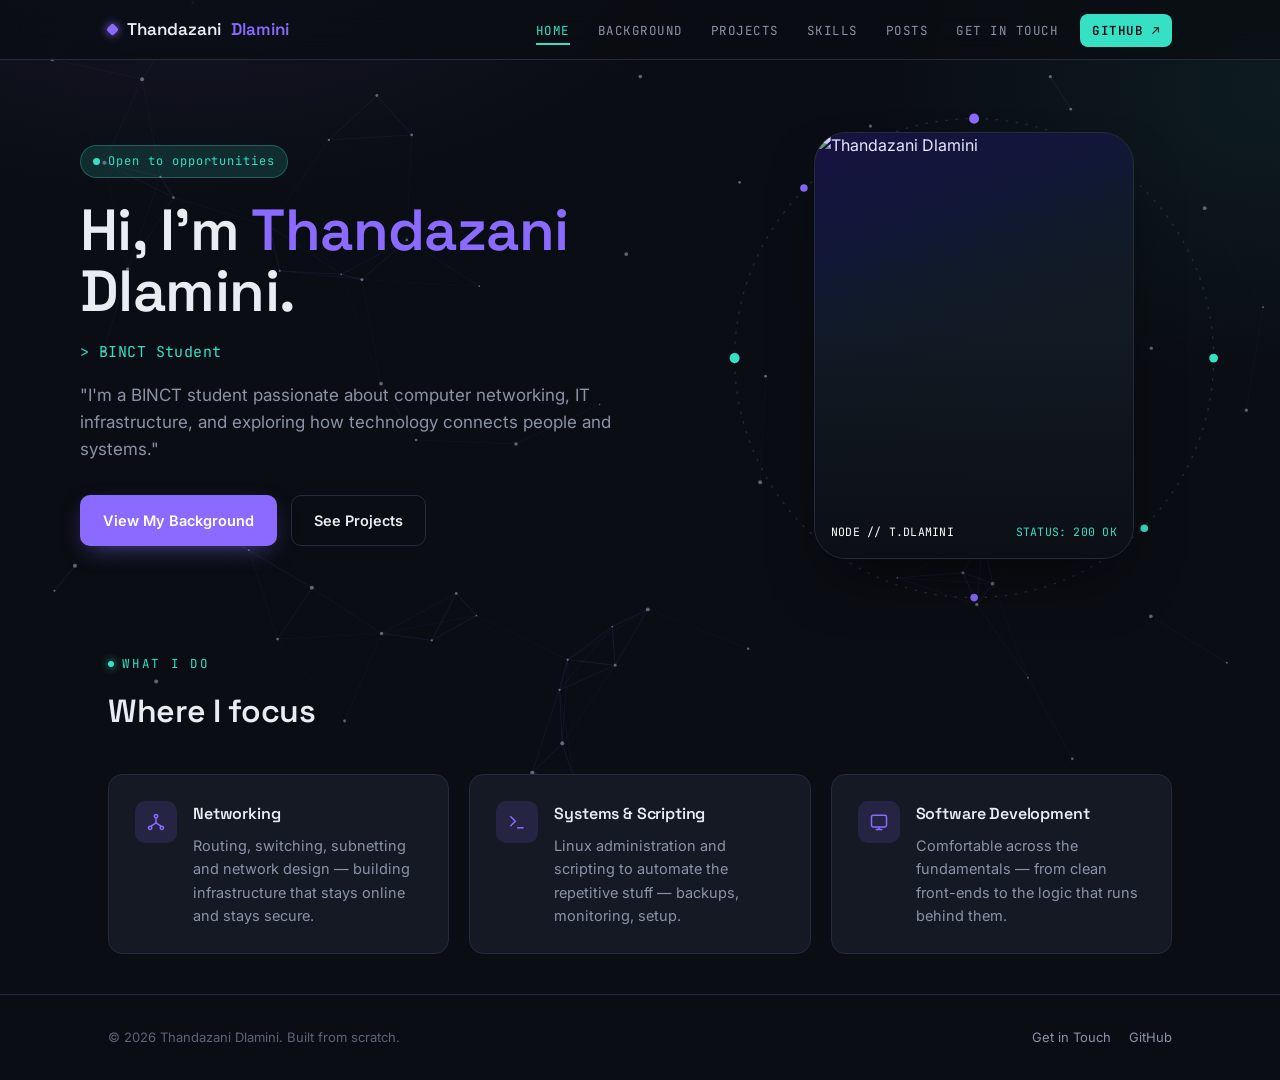
==== index.html @ 130a211c "Add files via upload" ====
<!DOCTYPE html>
<html lang="en">
<head>
<meta charset="UTF-8">
<meta name="viewport" content="width=device-width, initial-scale=1.0">
<title>Thandazani Dlamini — ICT Student, Networking</title>
<meta name="description" content="Thandazani Dlamini — Bachelor of ICT student specialising in Networking. Portfolio, background, skills and projects.">
<link rel="preconnect" href="https://fonts.googleapis.com">
<link rel="preconnect" href="https://fonts.gstatic.com" crossorigin>
<link href="https://fonts.googleapis.com/css2?family=Space+Grotesk:wght@500;600;700&family=Inter:wght@400;500;600&family=JetBrains+Mono:wght@400;500&display=swap" rel="stylesheet">
<link rel="stylesheet" href="style.css">
</head>
<body>
<a href="#main" class="skip-link">Skip to content</a>
<canvas id="netbg" aria-hidden="true"></canvas>

<header class="site-header">
  <nav class="nav">
    <a href="index.html" class="brand"><span class="node-dot"></span>Thandazani <span class="accent">Dlamini</span></a>
    <button class="nav-toggle" aria-label="Toggle navigation" aria-expanded="false">☰</button>
    <ul class="nav-links">
      <li><a href="index.html" data-page="index.html">Home</a></li>
      <li><a href="background.html" data-page="background.html">Background</a></li>
      <li><a href="projects.html" data-page="projects.html">Projects</a></li>
      <li><a href="skills.html" data-page="skills.html">Skills</a></li>
      <li><a href="posts.html" data-page="posts.html">Posts</a></li>
      <li><a href="contact.html" data-page="contact.html">Get in Touch</a></li>
      <!-- TODO: replace # with your real GitHub profile URL -->
      <li><a href="https://github.com/Thandazani-tech" target="_blank" rel="noopener" class="github-btn">GitHub ↗</a></li>
    </ul>
  </nav>
</header>

<main id="main">
  <section class="hero wrap">
    <div>
      <span class="hero-status"><span class="pulse"></span>Open to opportunities</span>
      <h1>Hi, I'm <span class="accent">Thandazani</span><br>Dlamini.</h1>
      <p class="role mono">&gt; BINCT Student</p>
      <p class="lede">"I'm a BINCT student passionate about computer networking, IT infrastructure, and exploring how technology connects people and systems."</p>
      <div class="hero-actions">
        <a href="background.html" class="btn btn-primary">View My Background</a>
        <a href="projects.html" class="btn btn-ghost">See Projects</a>
      </div>
    </div>

    <div class="hero-photo-wrap">
      <svg class="node-ring" viewBox="0 0 400 400" aria-hidden="true">
        <circle class="orbit-path" cx="200" cy="200" r="190"/>
        <circle class="node" cx="200" cy="10" r="4"/>
        <circle class="node c2" cx="390" cy="200" r="3.5"/>
        <circle class="node" cx="200" cy="390" r="3"/>
        <circle class="node c2" cx="10" cy="200" r="4"/>
        <circle class="node" cx="65" cy="65" r="3"/>
        <circle class="node c2" cx="335" cy="335" r="3"/>
      </svg>
      <div class="hero-photo">
        <img src="assets/thandazani.jpg" alt="Thandazani Dlamini">
        <div class="hero-tag">
          <span>NODE // T.DLAMINI</span>
          <span class="ip">STATUS: 200 OK</span>
        </div>
      </div>
    </div>
  </section>

  <section class="wrap">
    <div class="section-head">
      <span class="eyebrow">What I do</span>
      <h2 class="section-title">Where I focus</h2>
    </div>
    <div class="grid-3">
      <div class="card info-card">
        <div class="icon" aria-hidden="true">
          <svg width="20" height="20" viewBox="0 0 24 24" fill="none" stroke="currentColor" stroke-width="1.8"><circle cx="12" cy="5" r="2"/><circle cx="5" cy="19" r="2"/><circle cx="19" cy="19" r="2"/><path d="M12 7v6M12 13l-6 4M12 13l6 4"/></svg>
        </div>
        <div>
          <h3>Networking</h3>
          <p>Routing, switching, subnetting and network design — building infrastructure that stays online and stays secure.</p>
        </div>
      </div>
      <div class="card info-card">
        <div class="icon" aria-hidden="true">
          <svg width="20" height="20" viewBox="0 0 24 24" fill="none" stroke="currentColor" stroke-width="1.8"><polyline points="4 17 10 11 4 5"/><line x1="12" y1="19" x2="20" y2="19"/></svg>
        </div>
        <div>
          <h3>Systems &amp; Scripting</h3>
          <p>Linux administration and scripting to automate the repetitive stuff — backups, monitoring, setup.</p>
        </div>
      </div>
      <div class="card info-card">
        <div class="icon" aria-hidden="true">
          <svg width="20" height="20" viewBox="0 0 24 24" fill="none" stroke="currentColor" stroke-width="1.8"><rect x="3" y="4" width="18" height="14" rx="2"/><path d="M8 21h8M12 18v3"/></svg>
        </div>
        <div>
          <h3>Software Development</h3>
          <p>Comfortable across the fundamentals — from clean front-ends to the logic that runs behind them.</p>
        </div>
      </div>
    </div>
  </section>
</main>

<footer>
  <div class="wrap footer-inner">
    <p>© 2026 Thandazani Dlamini. Built from scratch.</p>
    <div class="footer-links">
      <a href="contact.html">Get in Touch</a>
      <a href="https://github.com/Thandazani-tech" target="_blank" rel="noopener">GitHub</a>
    </div>
  </div>
</footer>

<script src="script.js"></script>
</body>
</html>
---- style.css ----
/* ============================================================
   Thandazani Dlamini — Portfolio
   Design tokens
   ============================================================ */
:root{
  --bg: #0a0d13;
  --bg-alt: #10141d;
  --surface: #141924;
  --surface-2: #1a2130;
  --border: #232b3d;
  --text: #e9ecf3;
  --muted: #8b93a8;
  --muted-2: #5c6478;
  --violet: #8b6bff;
  --violet-dim: #6d51d6;
  --violet-soft: rgba(139,107,255,0.14);
  --cyan: #35e0c4;
  --cyan-soft: rgba(53,224,196,0.14);
  --font-display: 'Space Grotesk', sans-serif;
  --font-body: 'Inter', sans-serif;
  --font-mono: 'JetBrains Mono', monospace;
  --radius: 14px;
  --max: 1120px;
}

*{box-sizing:border-box;}
html{scroll-behavior:smooth;}
body{
  margin:0;
  background:var(--bg);
  color:var(--text);
  font-family:var(--font-body);
  line-height:1.6;
  -webkit-font-smoothing:antialiased;
}

::selection{ background:var(--violet-soft); color:var(--text); }

a{ color:inherit; text-decoration:none; }

img{ max-width:100%; display:block; }

.wrap{
  max-width:var(--max);
  margin:0 auto;
  padding:0 28px;
}

h1,h2,h3,h4{
  font-family:var(--font-display);
  font-weight:600;
  letter-spacing:-0.01em;
  margin:0;
}

.mono{ font-family:var(--font-mono); }

.eyebrow{
  font-family:var(--font-mono);
  font-size:12.5px;
  letter-spacing:0.14em;
  text-transform:uppercase;
  color:var(--cyan);
  display:inline-flex;
  align-items:center;
  gap:8px;
}
.eyebrow::before{
  content:"";
  width:6px; height:6px;
  border-radius:50%;
  background:var(--cyan);
  box-shadow:0 0 8px var(--cyan);
}

/* Visually-hidden util for a11y */
.vh{
  position:absolute; width:1px; height:1px;
  overflow:hidden; clip:rect(0 0 0 0); white-space:nowrap;
}

/* Skip link */
.skip-link{
  position:absolute; left:-999px; top:0;
  background:var(--violet); color:#fff;
  padding:10px 16px; border-radius:0 0 8px 0; z-index:200;
}
.skip-link:focus{ left:0; }

:focus-visible{
  outline:2px solid var(--cyan);
  outline-offset:3px;
  border-radius:4px;
}

/* ============================================================
   Background canvas (network graph)
   ============================================================ */
#netbg{
  position:fixed;
  inset:0;
  z-index:0;
  width:100%;
  height:100%;
  background:
    radial-gradient(ellipse 900px 500px at 15% -10%, rgba(139,107,255,0.10), transparent 60%),
    radial-gradient(ellipse 700px 500px at 100% 10%, rgba(53,224,196,0.07), transparent 60%),
    var(--bg);
}

/* ============================================================
   Nav
   ============================================================ */
.site-header{
  position:sticky; top:0; z-index:100;
  backdrop-filter: blur(14px);
  background:rgba(10,13,19,0.72);
  border-bottom:1px solid var(--border);
}
.nav{
  display:flex;
  align-items:center;
  justify-content:space-between;
  padding:16px 28px;
  max-width:var(--max);
  margin:0 auto;
  gap:20px;
}
.brand{
  display:flex; align-items:center; gap:10px;
  font-family:var(--font-display);
  font-weight:600;
  font-size:17px;
  white-space:nowrap;
}
.brand .node-dot{
  width:9px; height:9px; border-radius:2px;
  background:var(--violet);
  transform:rotate(45deg);
  box-shadow:0 0 10px var(--violet);
  flex-shrink:0;
}
.brand span.accent{ color:var(--violet); }

.nav-links{
  display:flex;
  align-items:center;
  gap:4px;
  list-style:none;
  margin:0; padding:0;
  flex-wrap:wrap;
}
.nav-links a{
  font-family:var(--font-mono);
  font-size:12.5px;
  letter-spacing:0.04em;
  text-transform:uppercase;
  color:var(--muted);
  padding:8px 12px;
  border-radius:8px;
  transition:color .18s ease, background .18s ease;
  position:relative;
}
.nav-links a:hover{ color:var(--text); background:var(--surface); }
.nav-links a.active{ color:var(--cyan); }
.nav-links a.active::after{
  content:"";
  position:absolute;
  left:12px; right:12px; bottom:2px;
  height:1.5px;
  background:var(--cyan);
}
.nav-links a.github-btn{
  color:var(--bg);
  background:var(--cyan);
  font-weight:600;
  margin-left:6px;
}
.nav-links a.github-btn:hover{ background:#4eeed4; color:var(--bg); }

.nav-toggle{
  display:none;
  background:none; border:1px solid var(--border);
  border-radius:8px;
  width:38px; height:38px;
  color:var(--text);
  cursor:pointer;
}

/* ============================================================
   Buttons
   ============================================================ */
.btn{
  display:inline-flex;
  align-items:center;
  gap:8px;
  font-family:var(--font-body);
  font-weight:600;
  font-size:14.5px;
  padding:13px 22px;
  border-radius:10px;
  border:1px solid transparent;
  cursor:pointer;
  transition:transform .15s ease, box-shadow .15s ease, background .15s ease, border-color .15s ease;
}
.btn:hover{ transform:translateY(-2px); }
.btn-primary{
  background:var(--violet);
  color:#fff;
  box-shadow:0 8px 24px -8px rgba(139,107,255,0.55);
}
.btn-primary:hover{ background:#9a7dff; }
.btn-ghost{
  background:transparent;
  border-color:var(--border);
  color:var(--text);
}
.btn-ghost:hover{ border-color:var(--cyan); color:var(--cyan); }
.btn-block{ width:100%; justify-content:center; }

/* ============================================================
   Page hero / section headers
   ============================================================ */
main{ position:relative; z-index:1; }

.page-head{
  padding:64px 0 40px;
  border-bottom:1px solid var(--border);
}
.page-head h1{ font-size:clamp(28px,4vw,40px); margin-top:14px; }
.page-head p{ color:var(--muted); max-width:60ch; margin-top:12px; font-size:16px; }

section{ padding:64px 0; }
.section-title{
  font-size:clamp(24px,3.4vw,32px);
  margin-top:12px;
}
.section-head{ margin-bottom:36px; }

/* ============================================================
   Hero (home)
   ============================================================ */
.hero{
  padding:72px 0 90px;
  display:grid;
  grid-template-columns: 1.15fr 0.85fr;
  gap:56px;
  align-items:center;
}
.hero-status{
  display:inline-flex;
  align-items:center;
  gap:8px;
  font-family:var(--font-mono);
  font-size:12px;
  letter-spacing:0.08em;
  color:var(--cyan);
  background:var(--cyan-soft);
  border:1px solid rgba(53,224,196,0.3);
  padding:6px 12px;
  border-radius:999px;
  margin-bottom:22px;
}
.hero-status .pulse{
  width:7px; height:7px; border-radius:50%;
  background:var(--cyan);
  animation:pulse 1.8s infinite;
}
@keyframes pulse{
  0%{ box-shadow:0 0 0 0 rgba(53,224,196,0.55); }
  70%{ box-shadow:0 0 0 8px rgba(53,224,196,0); }
  100%{ box-shadow:0 0 0 0 rgba(53,224,196,0); }
}

.hero h1{
  font-size:clamp(34px,5.2vw,58px);
  line-height:1.05;
}
.hero h1 .accent{ color:var(--violet); }
.hero .role{
  font-family:var(--font-mono);
  color:var(--cyan);
  font-size:15px;
  margin-top:18px;
  letter-spacing:0.03em;
}
.hero p.lede{
  color:var(--muted);
  font-size:17px;
  max-width:52ch;
  margin-top:18px;
}
.hero-actions{
  display:flex; gap:14px; margin-top:32px; flex-wrap:wrap;
}

.hero-photo-wrap{
  position:relative;
  display:flex;
  justify-content:center;
}
.hero-photo{
  position:relative;
  width:min(320px, 80vw);
  aspect-ratio: 3 / 4;
  border-radius: 32px;
  overflow:hidden;
  border:1px solid var(--border);
  background:var(--surface);
  box-shadow:0 30px 60px -20px rgba(0,0,0,0.6);
}
.hero-photo img{
  width:100%; height:100%; object-fit:cover;
  object-position: 50% 15%;
  filter:saturate(0.9) contrast(1.05) brightness(0.96);
}
.hero-photo::before{
  content:"";
  position:absolute; inset:0;
  background:linear-gradient(160deg, rgba(139,107,255,0.28), rgba(53,224,196,0.10) 55%, transparent 80%);
  mix-blend-mode:color;
  z-index:1;
}
.hero-photo::after{
  content:"";
  position:absolute; inset:0;
  background:linear-gradient(180deg, transparent 45%, rgba(10,13,19,0.85) 100%);
  z-index:1;
}
.hero-tag{
  position:absolute;
  bottom:16px; left:16px; right:16px;
  z-index:2;
  font-family:var(--font-mono);
  font-size:11.5px;
  color:#fff;
  display:flex;
  justify-content:space-between;
  letter-spacing:0.02em;
}
.hero-tag .ip{ color:var(--cyan); }

.node-ring{
  position:absolute;
  inset:-26px;
  z-index:-1;
  pointer-events:none;
}
.node-ring circle.orbit-path{ fill:none; stroke:var(--border); stroke-dasharray:2 6; }
.node-ring circle.node{ fill:var(--violet); }
.node-ring circle.node.c2{ fill:var(--cyan); }

/* ============================================================
   Cards
   ============================================================ */
.card{
  background:var(--surface);
  border:1px solid var(--border);
  border-radius:var(--radius);
  padding:26px;
}

.grid-3{ display:grid; grid-template-columns:repeat(3,1fr); gap:20px; }
.grid-2{ display:grid; grid-template-columns:repeat(2,1fr); gap:20px; }

.info-card{
  display:flex;
  gap:16px;
  align-items:flex-start;
}
.info-card .icon{
  width:42px; height:42px;
  border-radius:10px;
  background:var(--violet-soft);
  color:var(--violet);
  display:flex; align-items:center; justify-content:center;
  flex-shrink:0;
}
.info-card h3{ font-size:16px; margin-bottom:8px; }
.info-card p{ color:var(--muted); font-size:14.5px; margin:0; }

/* ============================================================
   Timeline (background page)
   ============================================================ */
.timeline{
  position:relative;
  padding-left:38px;
  margin-top:8px;
}
.timeline::before{
  content:"";
  position:absolute;
  left:9px; top:6px; bottom:6px;
  width:2px;
  background:repeating-linear-gradient(180deg, var(--border) 0 6px, transparent 6px 10px);
}
.timeline-item{
  position:relative;
  padding-bottom:44px;
}
.timeline-item:last-child{ padding-bottom:0; }
.timeline-item::before{
  content:"";
  position:absolute;
  left:-38px; top:4px;
  width:18px; height:18px;
  border-radius:5px;
  background:var(--bg);
  border:2px solid var(--violet);
  transform:rotate(45deg);
}
.timeline-item.is-current::before{
  border-color:var(--cyan);
  box-shadow:0 0 0 4px var(--cyan-soft);
}
.timeline-period{
  font-family:var(--font-mono);
  font-size:12px;
  color:var(--cyan);
  letter-spacing:0.06em;
  text-transform:uppercase;
}
.timeline-item h3{ font-size:19px; margin-top:8px; }
.timeline-item .place{ color:var(--muted-2); font-size:14px; margin-top:2px;}
.timeline-item p.desc{ color:var(--muted); margin-top:10px; font-size:14.5px; max-width:60ch; }
.timeline-item .tags{ display:flex; gap:8px; margin-top:14px; flex-wrap:wrap; }
.timeline-media{
  margin-top:18px;
  max-width:280px;
  border-radius:12px;
  overflow:hidden;
  border:1px solid var(--border);
  background:var(--surface);
}
.timeline-media img{ width:100%; display:block; }
.timeline-media .caption{
  padding:10px 14px;
  font-family:var(--font-mono);
  font-size:11.5px;
  color:var(--muted-2);
  border-top:1px solid var(--border);
}

.callout{
  border-left:2px solid var(--cyan);
  background:var(--surface);
  border-radius:0 var(--radius) var(--radius) 0;
  padding:24px 28px;
  margin-bottom:44px;
}
.callout p{ color:var(--text); font-size:16px; margin:0; max-width:65ch; }
.callout p + p{ margin-top:12px; color:var(--muted); font-size:14.5px; }
.tag{
  font-family:var(--font-mono);
  font-size:11.5px;
  color:var(--muted);
  border:1px solid var(--border);
  padding:4px 10px;
  border-radius:6px;
}

/* ============================================================
   Skills
   ============================================================ */
.skills-tabs{
  display:flex; gap:10px; margin-bottom:36px; flex-wrap:wrap;
}
.skills-tabs button{
  font-family:var(--font-mono);
  font-size:12.5px;
  letter-spacing:0.04em;
  text-transform:uppercase;
  background:var(--surface);
  border:1px solid var(--border);
  color:var(--muted);
  padding:9px 16px;
  border-radius:999px;
  cursor:pointer;
  transition:all .15s ease;
}
.skills-tabs button:hover{ color:var(--text); border-color:var(--cyan); }
.skills-tabs button.active{
  background:var(--violet);
  border-color:var(--violet);
  color:#fff;
}

.skill-group{ margin-bottom:40px; }
.skill-group-title{
  font-family:var(--font-mono);
  font-size:13px;
  color:var(--muted-2);
  text-transform:uppercase;
  letter-spacing:0.1em;
  margin-bottom:18px;
  padding-bottom:10px;
  border-bottom:1px solid var(--border);
}
.skill-row{ margin-bottom:20px; }
.skill-row:last-child{ margin-bottom:0; }
.skill-row-head{
  display:flex;
  justify-content:space-between;
  align-items:baseline;
  margin-bottom:8px;
}
.skill-name{ font-weight:600; font-size:15px; }
.skill-pct{ font-family:var(--font-mono); font-size:13px; color:var(--cyan); }
.skill-bar-track{
  height:7px;
  background:var(--surface-2);
  border-radius:999px;
  overflow:hidden;
  border:1px solid var(--border);
}
.skill-bar-fill{
  height:100%;
  width:0%;
  border-radius:999px;
  background:linear-gradient(90deg, var(--violet), var(--cyan));
  transition:width 1.1s cubic-bezier(.2,.8,.2,1);
}

/* ============================================================
   Projects
   ============================================================ */
.project-card{
  display:flex;
  flex-direction:column;
  height:100%;
}
.project-card .thumb{
  height:150px;
  border-radius:10px;
  background:
    linear-gradient(135deg, var(--violet-soft), var(--cyan-soft)),
    repeating-linear-gradient(45deg, rgba(255,255,255,0.02) 0 2px, transparent 2px 14px);
  border:1px solid var(--border);
  margin-bottom:20px;
  display:flex;
  align-items:center;
  justify-content:center;
  font-family:var(--font-mono);
  color:var(--muted-2);
  font-size:12px;
  letter-spacing:0.06em;
}
.project-card h3{ font-size:18px; }
.project-card p{ color:var(--muted); font-size:14.5px; margin-top:10px; flex-grow:1; }
.project-tags{ display:flex; gap:8px; flex-wrap:wrap; margin-top:16px; }
.project-links{ display:flex; gap:16px; margin-top:20px; }
.project-links a{
  font-family:var(--font-mono);
  font-size:12.5px;
  color:var(--text);
  display:inline-flex; align-items:center; gap:6px;
  border-bottom:1px solid var(--border);
  padding-bottom:2px;
}
.project-links a:hover{ color:var(--cyan); border-color:var(--cyan); }

/* ============================================================
   Posts
   ============================================================ */
.post-card{ display:flex; flex-direction:column; }
.post-date{ font-family:var(--font-mono); font-size:12px; color:var(--muted-2); }
.post-card h3{ font-size:19px; margin-top:10px; }
.post-card p{ color:var(--muted); font-size:14.5px; margin-top:10px; }
.post-card .read-more{
  margin-top:18px;
  font-family:var(--font-mono);
  font-size:12.5px;
  color:var(--violet);
}
.post-card .read-more:hover{ color:var(--cyan); }

/* ============================================================
   Contact
   ============================================================ */
.contact-grid{
  display:grid;
  grid-template-columns: 0.9fr 1.1fr;
  gap:40px;
  align-items:start;
}
.contact-item{
  display:flex;
  gap:16px;
  align-items:flex-start;
  padding:18px 0;
  border-bottom:1px solid var(--border);
}
.contact-item:last-child{ border-bottom:none; }
.contact-item .icon{
  width:40px; height:40px;
  border-radius:10px;
  background:var(--surface-2);
  border:1px solid var(--border);
  color:var(--cyan);
  display:flex; align-items:center; justify-content:center;
  flex-shrink:0;
}
.contact-item .label{
  font-family:var(--font-mono);
  font-size:11.5px;
  text-transform:uppercase;
  letter-spacing:0.08em;
  color:var(--muted-2);
}
.contact-item .value{ font-size:15.5px; margin-top:4px; }
.contact-item a.value:hover{ color:var(--cyan); }

.form-field{ margin-bottom:20px; }
.form-field label{
  display:block;
  font-family:var(--font-mono);
  font-size:12px;
  text-transform:uppercase;
  letter-spacing:0.06em;
  color:var(--muted);
  margin-bottom:8px;
}
.form-field input, .form-field textarea{
  width:100%;
  background:var(--surface-2);
  border:1px solid var(--border);
  border-radius:10px;
  padding:13px 14px;
  color:var(--text);
  font-family:var(--font-body);
  font-size:14.5px;
  resize:vertical;
}
.form-field input:focus, .form-field textarea:focus{
  outline:none;
  border-color:var(--cyan);
  box-shadow:0 0 0 3px var(--cyan-soft);
}
.form-note{
  font-size:13px;
  color:var(--muted-2);
  margin-top:14px;
}

/* ============================================================
   Footer
   ============================================================ */
footer{
  border-top:1px solid var(--border);
  padding:32px 0;
  margin-top:40px;
}
.footer-inner{
  display:flex;
  justify-content:space-between;
  align-items:center;
  flex-wrap:wrap;
  gap:14px;
}
.footer-inner p{ color:var(--muted-2); font-size:13px; margin:0; }
.footer-links{ display:flex; gap:18px; }
.footer-links a{ color:var(--muted); font-size:13px; }
.footer-links a:hover{ color:var(--cyan); }

/* ============================================================
   Responsive
   ============================================================ */
@media (max-width: 900px){
  .hero{ grid-template-columns:1fr; gap:48px; }
  .hero-photo-wrap{ order:-1; }
  .grid-3{ grid-template-columns:1fr 1fr; }
  .contact-grid{ grid-template-columns:1fr; }
}

@media (max-width: 700px){
  .nav-links{
    display:none;
    position:absolute;
    top:100%; left:0; right:0;
    flex-direction:column;
    align-items:stretch;
    background:var(--bg-alt);
    border-bottom:1px solid var(--border);
    padding:12px 20px 20px;
    gap:6px;
  }
  .nav-links.open{ display:flex; }
  .nav-links a{ padding:12px; }
  .nav-toggle{ display:block; }
  .grid-3, .grid-2{ grid-template-columns:1fr; }
  .wrap{ padding:0 20px; }
}

@media (prefers-reduced-motion: reduce){
  html{ scroll-behavior:auto; }
  .skill-bar-fill{ transition:none; }
  .hero-status .pulse{ animation:none; }
}
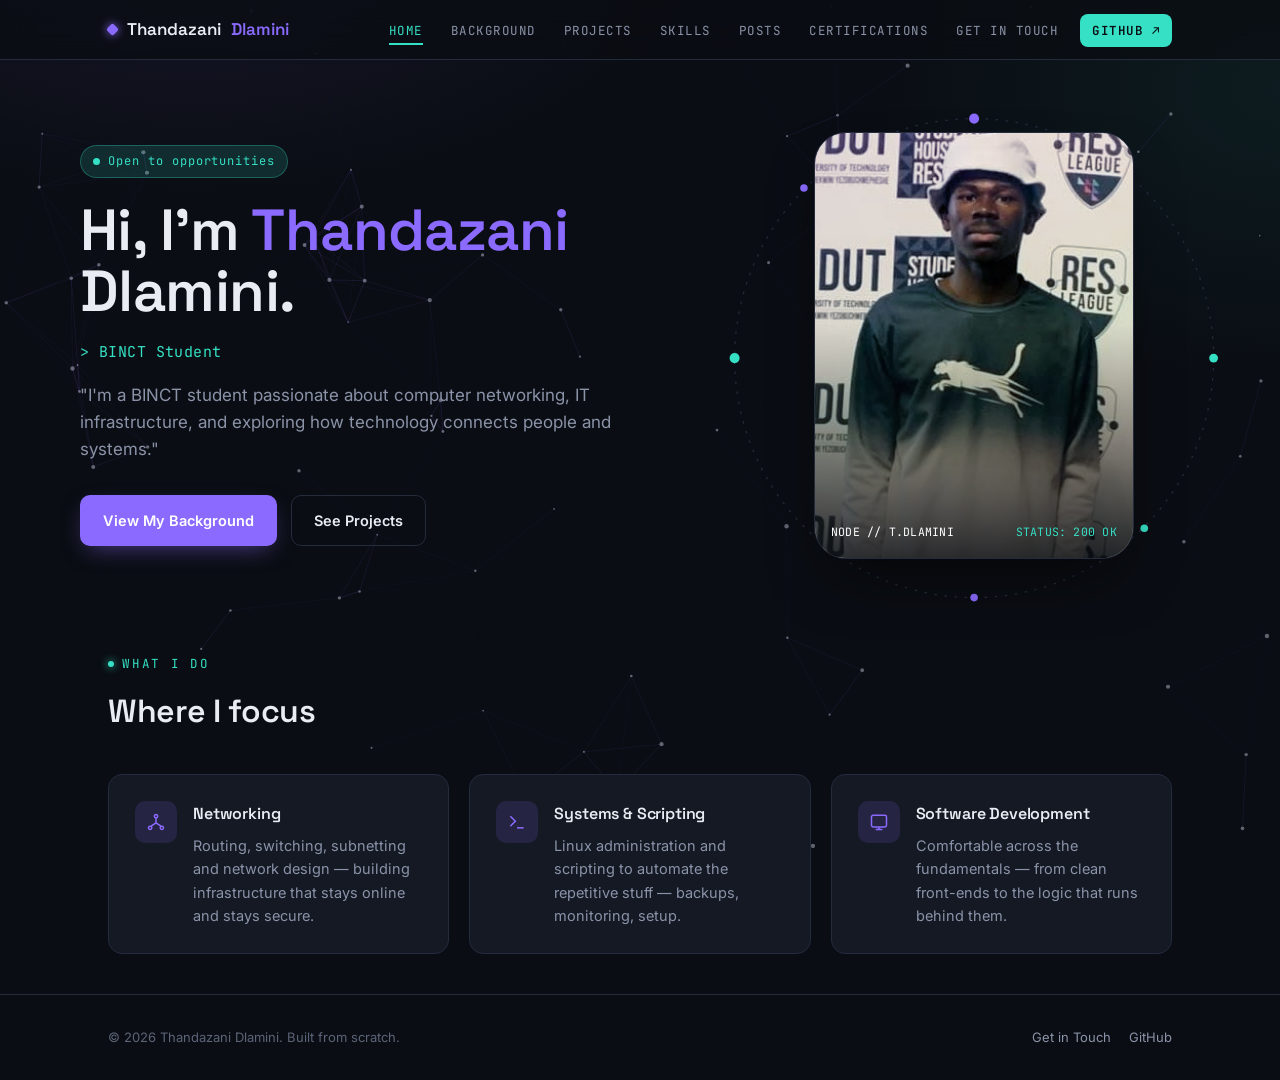
==== commit e38922e1: "Add files via upload" ====
--- a/index.html
+++ b/index.html
@@ -24,6 +24,7 @@
       <li><a href="projects.html" data-page="projects.html">Projects</a></li>
       <li><a href="skills.html" data-page="skills.html">Skills</a></li>
       <li><a href="posts.html" data-page="posts.html">Posts</a></li>
+      <li><a href="certifications.html" data-page="certifications.html">Certifications</a></li>
       <li><a href="contact.html" data-page="contact.html">Get in Touch</a></li>
       <!-- TODO: replace # with your real GitHub profile URL -->
       <li><a href="https://github.com/Thandazani-tech" target="_blank" rel="noopener" class="github-btn">GitHub ↗</a></li>
--- a/style.css
+++ b/style.css
@@ -563,6 +563,11 @@
    Posts
    ============================================================ */
 .post-card{ display:flex; flex-direction:column; }
+.post-thumb{
+  width:100%; aspect-ratio:4/3; object-fit:cover;
+  border-radius:10px; border:1px solid var(--border);
+  margin-bottom:18px;
+}
 .post-date{ font-family:var(--font-mono); font-size:12px; color:var(--muted-2); }
 .post-card h3{ font-size:19px; margin-top:10px; }
 .post-card p{ color:var(--muted); font-size:14.5px; margin-top:10px; }
@@ -640,6 +645,41 @@
   font-size:13px;
   color:var(--muted-2);
   margin-top:14px;
+}
+
+/* ============================================================
+   Certifications
+   ============================================================ */
+.cert-card{
+  display:grid;
+  grid-template-columns: 220px 1fr;
+  gap:32px;
+  align-items:start;
+  padding:32px;
+  margin-bottom:28px;
+}
+.cert-card .cert-media{
+  display:flex; flex-direction:column; gap:14px; align-items:center;
+}
+.cert-card .cert-media img.cert-doc{
+  width:100%; border-radius:10px; border:1px solid var(--border);
+  cursor:zoom-in;
+}
+.cert-card .cert-media img.cert-badge{
+  width:96px; height:96px;
+}
+.cert-card .cert-body h3{ font-size:20px; }
+.cert-card .cert-meta{
+  font-family:var(--font-mono); font-size:12px; color:var(--cyan);
+  letter-spacing:0.04em; text-transform:uppercase; margin-top:6px;
+}
+.cert-card .cert-body p.summary{ color:var(--muted); margin-top:14px; font-size:14.5px; max-width:65ch; }
+.cert-card .cert-body .tags{ display:flex; gap:8px; margin-top:16px; flex-wrap:wrap; }
+
+@media (max-width: 800px){
+  .cert-card{ grid-template-columns:1fr; }
+  .cert-card .cert-media{ flex-direction:row; }
+  .cert-card .cert-media img.cert-doc{ flex:1; }
 }
 
 /* ============================================================
